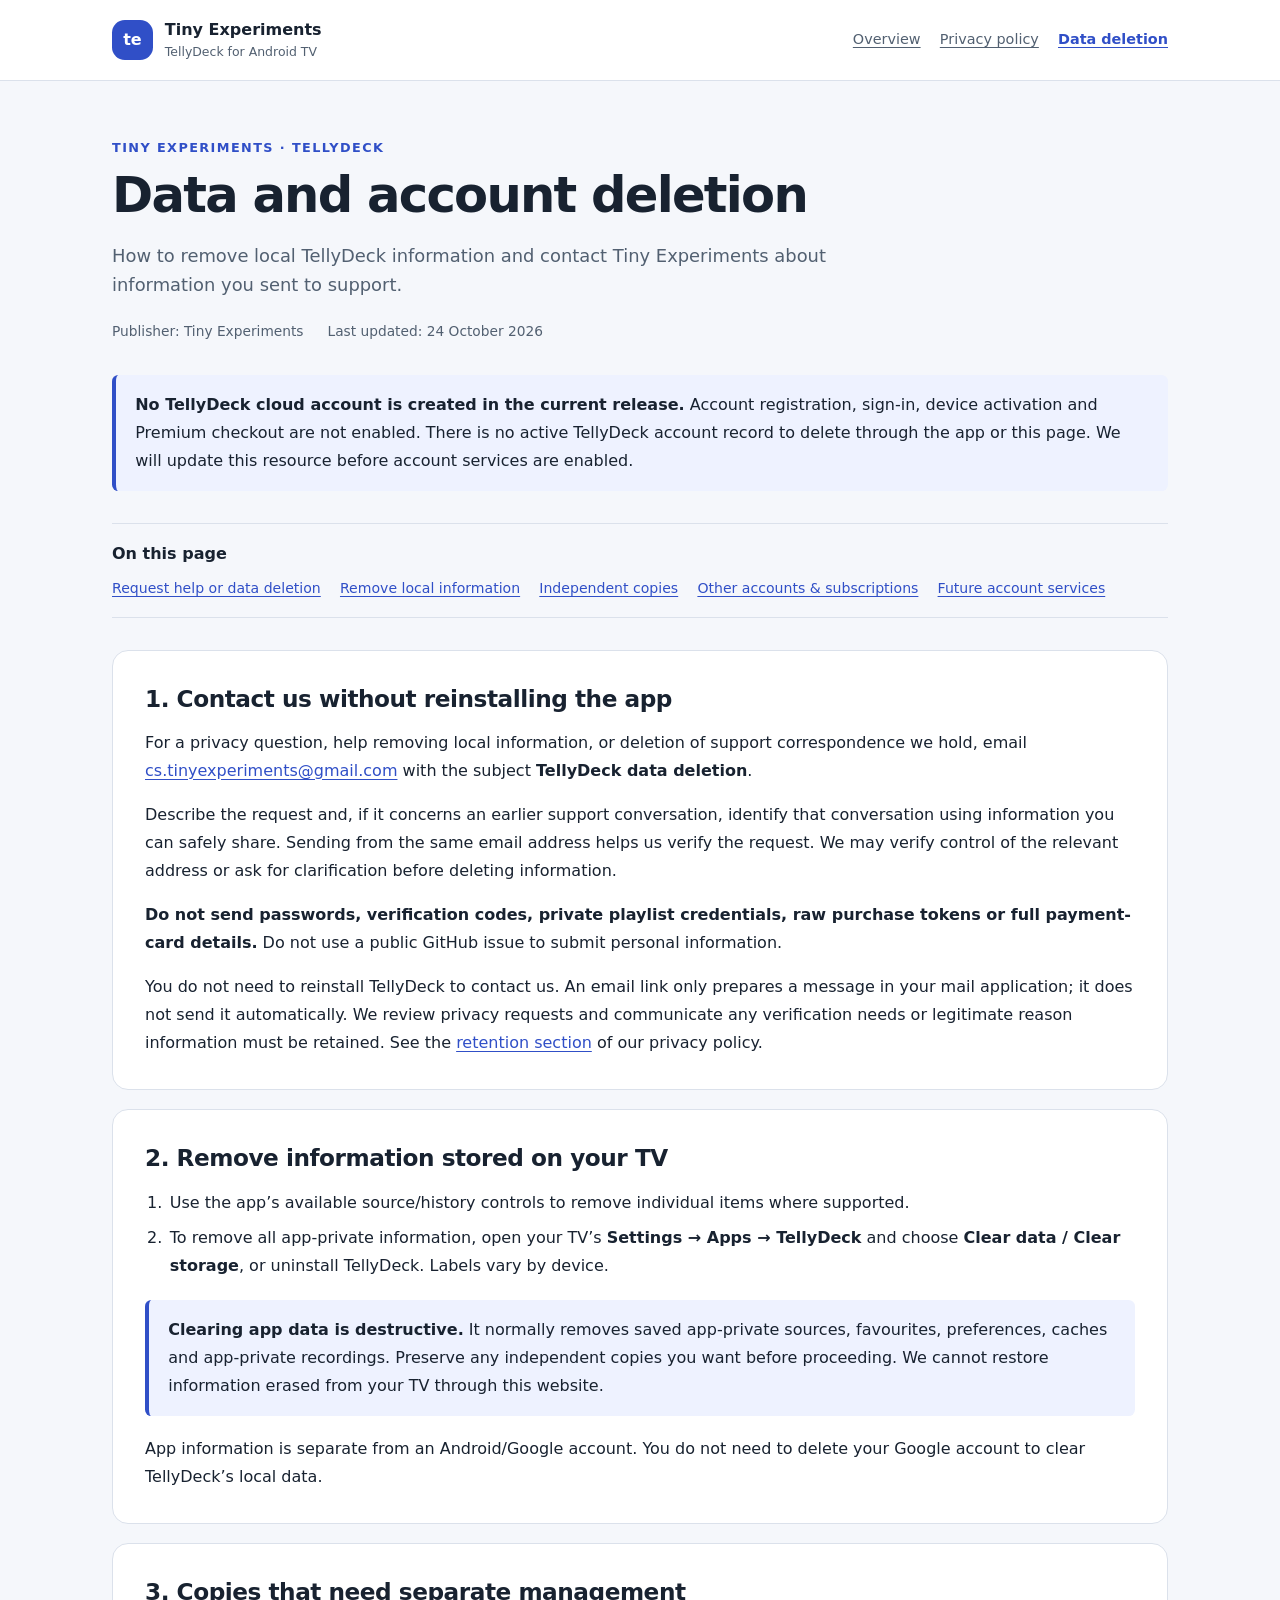
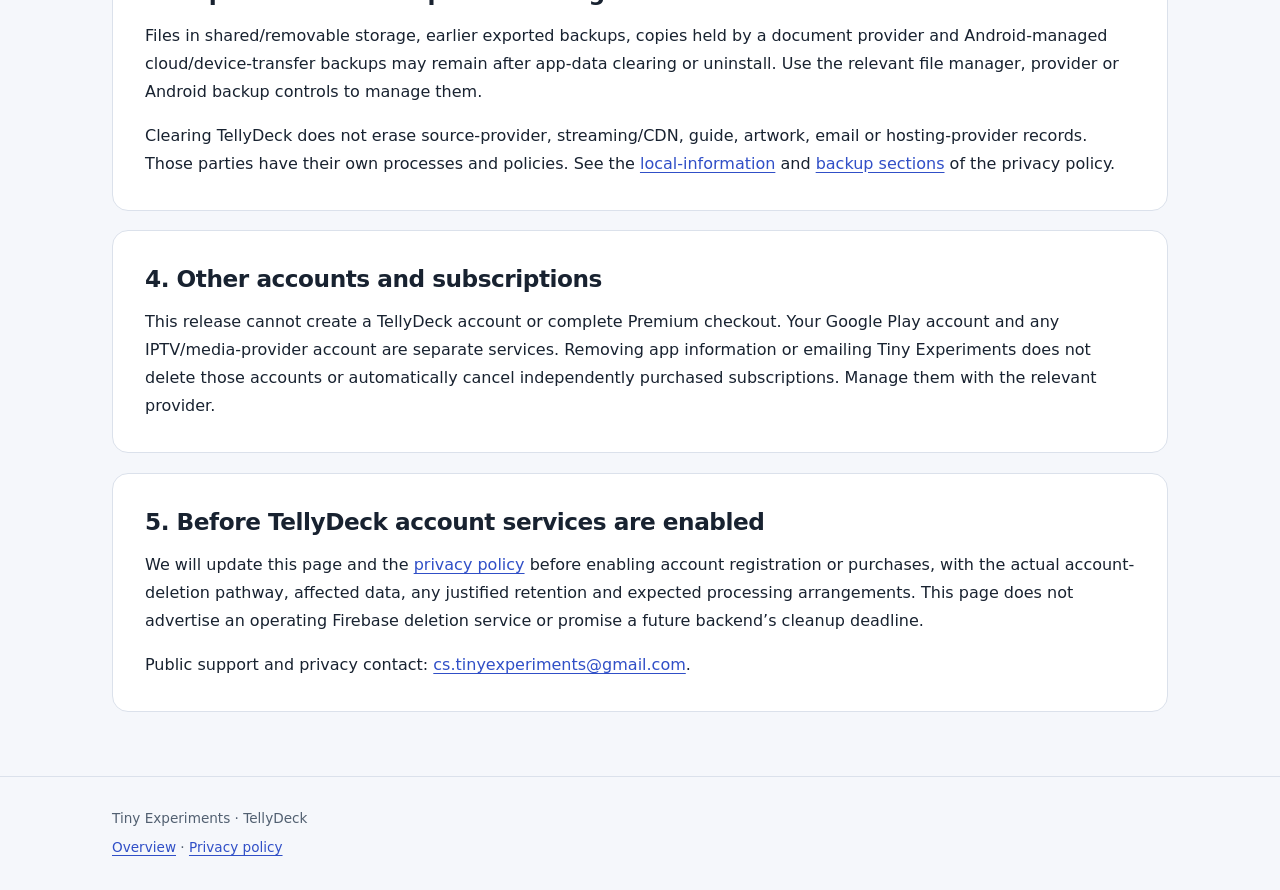
==== account-deletion.html @ f30294c8 "Add files via upload" ====
<!doctype html>
<html lang="en">
<head>
  <meta charset="utf-8">
  <meta name="viewport" content="width=device-width, initial-scale=1">
  <meta name="referrer" content="no-referrer">
  <meta name="description" content="Remove local TellyDeck information or contact Tiny Experiments about data deletion. TellyDeck accounts are not enabled in the current release.">
  <title>TellyDeck data and account deletion · Tiny Experiments</title>
  <link rel="stylesheet" href="styles.css">
</head>
<body data-release-scope="accounts-unconfigured">
  <a class="skip-link" href="#main-content">Skip to content</a>
  <header class="site-header"><div class="wrap header-inner">
    <a class="brand" href="index.html"><span class="brand-symbol" aria-hidden="true">te</span><span>Tiny Experiments<small>TellyDeck for Android TV</small></span></a>
    <nav class="site-nav" aria-label="Legal pages"><a href="index.html">Overview</a><a href="privacy.html">Privacy policy</a><a href="account-deletion.html" aria-current="page">Data deletion</a></nav>
  </div></header>
  <main id="main-content" class="wrap">
    <p class="eyebrow">Tiny Experiments · TellyDeck</p>
    <h1>Data and account deletion</h1>
    <p class="lead">How to remove local TellyDeck information and contact Tiny Experiments about information you sent to support.</p>
    <div class="meta"><span>Publisher: Tiny Experiments</span><span>Last updated: <time datetime="2026-10-24">24 October 2026</time></span></div>
    <div class="callout"><strong>No TellyDeck cloud account is created in the current release.</strong> Account registration, sign-in, device activation and Premium checkout are not enabled. There is no active TellyDeck account record to delete through the app or this page. We will update this resource before account services are enabled.</div>
    <nav class="toc" aria-label="On this page"><strong>On this page</strong><ul><li><a href="#contact">Request help or data deletion</a></li><li><a href="#local-data">Remove local information</a></li><li><a href="#copies">Independent copies</a></li><li><a href="#accounts">Other accounts &amp; subscriptions</a></li><li><a href="#future">Future account services</a></li></ul></nav>

    <section id="contact" class="section">
      <h2>1. Contact us without reinstalling the app</h2>
      <p>For a privacy question, help removing local information, or deletion of support correspondence we hold, email <a href="mailto:cs.tinyexperiments@gmail.com?subject=TellyDeck%20data%20deletion">cs.tinyexperiments@gmail.com</a> with the subject <strong>TellyDeck data deletion</strong>.</p>
      <p>Describe the request and, if it concerns an earlier support conversation, identify that conversation using information you can safely share. Sending from the same email address helps us verify the request. We may verify control of the relevant address or ask for clarification before deleting information.</p>
      <p><strong>Do not send passwords, verification codes, private playlist credentials, raw purchase tokens or full payment-card details.</strong> Do not use a public GitHub issue to submit personal information.</p>
      <p>You do not need to reinstall TellyDeck to contact us. An email link only prepares a message in your mail application; it does not send it automatically. We review privacy requests and communicate any verification needs or legitimate reason information must be retained. See the <a href="privacy.html#retention">retention section</a> of our privacy policy.</p>
    </section>

    <section id="local-data" class="section">
      <h2>2. Remove information stored on your TV</h2>
      <ol>
        <li>Use the app’s available source/history controls to remove individual items where supported.</li>
        <li>To remove all app-private information, open your TV’s <strong>Settings → Apps → TellyDeck</strong> and choose <strong>Clear data / Clear storage</strong>, or uninstall TellyDeck. Labels vary by device.</li>
      </ol>
      <div class="callout"><strong>Clearing app data is destructive.</strong> It normally removes saved app-private sources, favourites, preferences, caches and app-private recordings. Preserve any independent copies you want before proceeding. We cannot restore information erased from your TV through this website.</div>
      <p>App information is separate from an Android/Google account. You do not need to delete your Google account to clear TellyDeck’s local data.</p>
    </section>

    <section id="copies" class="section">
      <h2>3. Copies that need separate management</h2>
      <p>Files in shared/removable storage, earlier exported backups, copies held by a document provider and Android-managed cloud/device-transfer backups may remain after app-data clearing or uninstall. Use the relevant file manager, provider or Android backup controls to manage them.</p>
      <p>Clearing TellyDeck does not erase source-provider, streaming/CDN, guide, artwork, email or hosting-provider records. Those parties have their own processes and policies. See the <a href="privacy.html#local-data">local-information</a> and <a href="privacy.html#backups">backup sections</a> of the privacy policy.</p>
    </section>

    <section id="accounts" class="section">
      <h2>4. Other accounts and subscriptions</h2>
      <p>This release cannot create a TellyDeck account or complete Premium checkout. Your Google Play account and any IPTV/media-provider account are separate services. Removing app information or emailing Tiny Experiments does not delete those accounts or automatically cancel independently purchased subscriptions. Manage them with the relevant provider.</p>
    </section>

    <section id="future" class="section">
      <h2>5. Before TellyDeck account services are enabled</h2>
      <p>We will update this page and the <a href="privacy.html">privacy policy</a> before enabling account registration or purchases, with the actual account-deletion pathway, affected data, any justified retention and expected processing arrangements. This page does not advertise an operating Firebase deletion service or promise a future backend’s cleanup deadline.</p>
      <p>Public support and privacy contact: <a href="mailto:cs.tinyexperiments@gmail.com?subject=TellyDeck%20data%20deletion">cs.tinyexperiments@gmail.com</a>.</p>
    </section>
  </main>
  <footer class="site-footer"><div class="wrap"><p>Tiny Experiments · TellyDeck</p><p><a href="index.html">Overview</a> · <a href="privacy.html">Privacy policy</a></p></div></footer>
</body>
</html>
---- styles.css ----
:root {
  color-scheme: light;
  --ink: #182230;
  --muted: #526071;
  --brand: #304fc7;
  --line: #dbe1eb;
  --paper: #ffffff;
  --background: #f5f7fb;
  --soft: #eef2ff;
  --warning: #674600;
  --warning-bg: #fff3cf;
}
* { box-sizing: border-box; }
html { scroll-padding-top: 1.5rem; }
body {
  margin: 0;
  background: var(--background);
  color: var(--ink);
  font: 1rem/1.75 system-ui, -apple-system, BlinkMacSystemFont, "Segoe UI", sans-serif;
}
a { color: var(--brand); text-underline-offset: .2em; overflow-wrap: anywhere; }
a:hover { text-decoration-thickness: .14em; }
a:focus-visible, summary:focus-visible {
  outline: 3px solid var(--brand);
  outline-offset: 5px;
  border-radius: 3px;
}
.skip-link { position: absolute; left: 1rem; top: -8rem; padding: .6rem 1rem; background: white; z-index: 10; }
.skip-link:focus { top: 1rem; }
.wrap { width: min(100% - 3rem, 66rem); margin-inline: auto; }
.site-header { background: var(--paper); border-bottom: 1px solid var(--line); }
.header-inner { min-height: 5rem; display: flex; gap: 1.2rem; justify-content: space-between; align-items: center; padding-block: 1rem; }
.brand { display: flex; align-items: center; gap: .75rem; color: var(--ink); text-decoration: none; font-weight: 750; line-height: 1.3; }
.brand-symbol { display: inline-grid; place-items: center; width: 2.55rem; height: 2.55rem; border-radius: .8rem; background: var(--brand); color: white; font-size: 1rem; }
.brand small { display: block; margin-top: .2rem; font-weight: 450; color: var(--muted); font-size: .78rem; }
.site-nav { display: flex; flex-wrap: wrap; gap: .5rem 1.2rem; font-size: .9rem; }
.site-nav a { color: var(--muted); }
.site-nav a[aria-current="page"] { color: var(--brand); font-weight: 700; }
.draft-banner { color: var(--warning); background: var(--warning-bg); border-bottom: 1px solid #e6cf8b; padding-block: .8rem; font-size: .9rem; }
.draft-banner strong { margin-right: .35rem; }
main { padding-block: 3.5rem 4rem; }
.eyebrow { margin: 0 0 .5rem; color: var(--brand); font-size: .8rem; font-weight: 750; letter-spacing: .11em; text-transform: uppercase; }
h1 { max-width: 52rem; font-size: clamp(2rem, 5vw, 3.1rem); line-height: 1.16; letter-spacing: -.035em; margin: .4rem 0 1rem; }
h2 { font-size: 1.45rem; line-height: 1.35; letter-spacing: -.02em; margin: 0 0 .9rem; }
h3 { font-size: 1.08rem; line-height: 1.45; margin: 1.3rem 0 .45rem; }
p { margin: .7rem 0 1rem; }
ul, ol { padding-left: 1.4rem; }
li { padding-left: .15rem; margin-bottom: .45rem; }
.lead { color: var(--muted); max-width: 48rem; font-size: 1.12rem; line-height: 1.65; }
.meta { display: flex; flex-wrap: wrap; gap: .25rem 1.5rem; color: var(--muted); font-size: .86rem; margin-block: 1.2rem 2rem; }
.card, .section { background: var(--paper); border: 1px solid var(--line); border-radius: 1rem; padding: clamp(1.2rem, 3vw, 2rem); }
.cards { display: grid; grid-template-columns: repeat(2, minmax(0, 1fr)); gap: 1.2rem; margin-block: 2rem; }
.card p { color: var(--muted); }
.section { margin-top: 1.2rem; }
.section p:last-child, .section ul:last-child, .section ol:last-child { margin-bottom: 0; }
.callout { background: var(--soft); border-left: 4px solid var(--brand); border-radius: .4rem; padding: 1rem 1.2rem; margin-block: 1.2rem; }
.warning { background: var(--warning-bg); border-left-color: #997000; color: var(--warning); }
.toc { border-block: 1px solid var(--line); padding-block: 1rem; margin-block: 2rem; }
.toc ul { list-style: none; display: flex; flex-wrap: wrap; gap: .4rem 1.2rem; padding: 0; margin: .5rem 0 0; font-size: .88rem; }
.toc li { margin: 0; padding: 0; }
.contact-placeholder { display: inline-block; font: 700 .9rem/1.5 ui-monospace, monospace; padding: .2rem .55rem; border: 1px dashed #94711b; border-radius: .35rem; background: var(--warning-bg); color: var(--warning); overflow-wrap: anywhere; }
.checklist { padding-left: 1.25rem; }
.status-list { display: grid; grid-template-columns: max-content 1fr; gap: .7rem 1.5rem; margin: 1rem 0 0; }
.status-list dt { font-weight: 650; }
.status-list dd { margin: 0; color: var(--muted); }
.fine { font-size: .88rem; color: var(--muted); }
.site-footer { border-top: 1px solid var(--line); padding-block: 1.5rem; color: var(--muted); font-size: .85rem; }
.site-footer p { margin: .35rem 0; }
@media (max-width: 620px) {
  .wrap { width: min(100% - 2rem, 66rem); }
  .header-inner { align-items: flex-start; flex-direction: column; gap: .8rem; }
  main { padding-top: 2.2rem; }
  .cards { grid-template-columns: 1fr; }
  .status-list { grid-template-columns: 1fr; gap: .15rem; }
  .status-list dd { margin-bottom: .8rem; }
}
@media print {
  body { background: white; color: black; font-size: 10pt; }
  .wrap { width: 100%; }
  .site-nav, .skip-link { display: none; }
  main { padding: 1rem 0; }
  .section, .card { border-radius: 0; break-inside: avoid; }
  .draft-banner { border: 2px solid black; color: black; }
  a { color: black; }
}
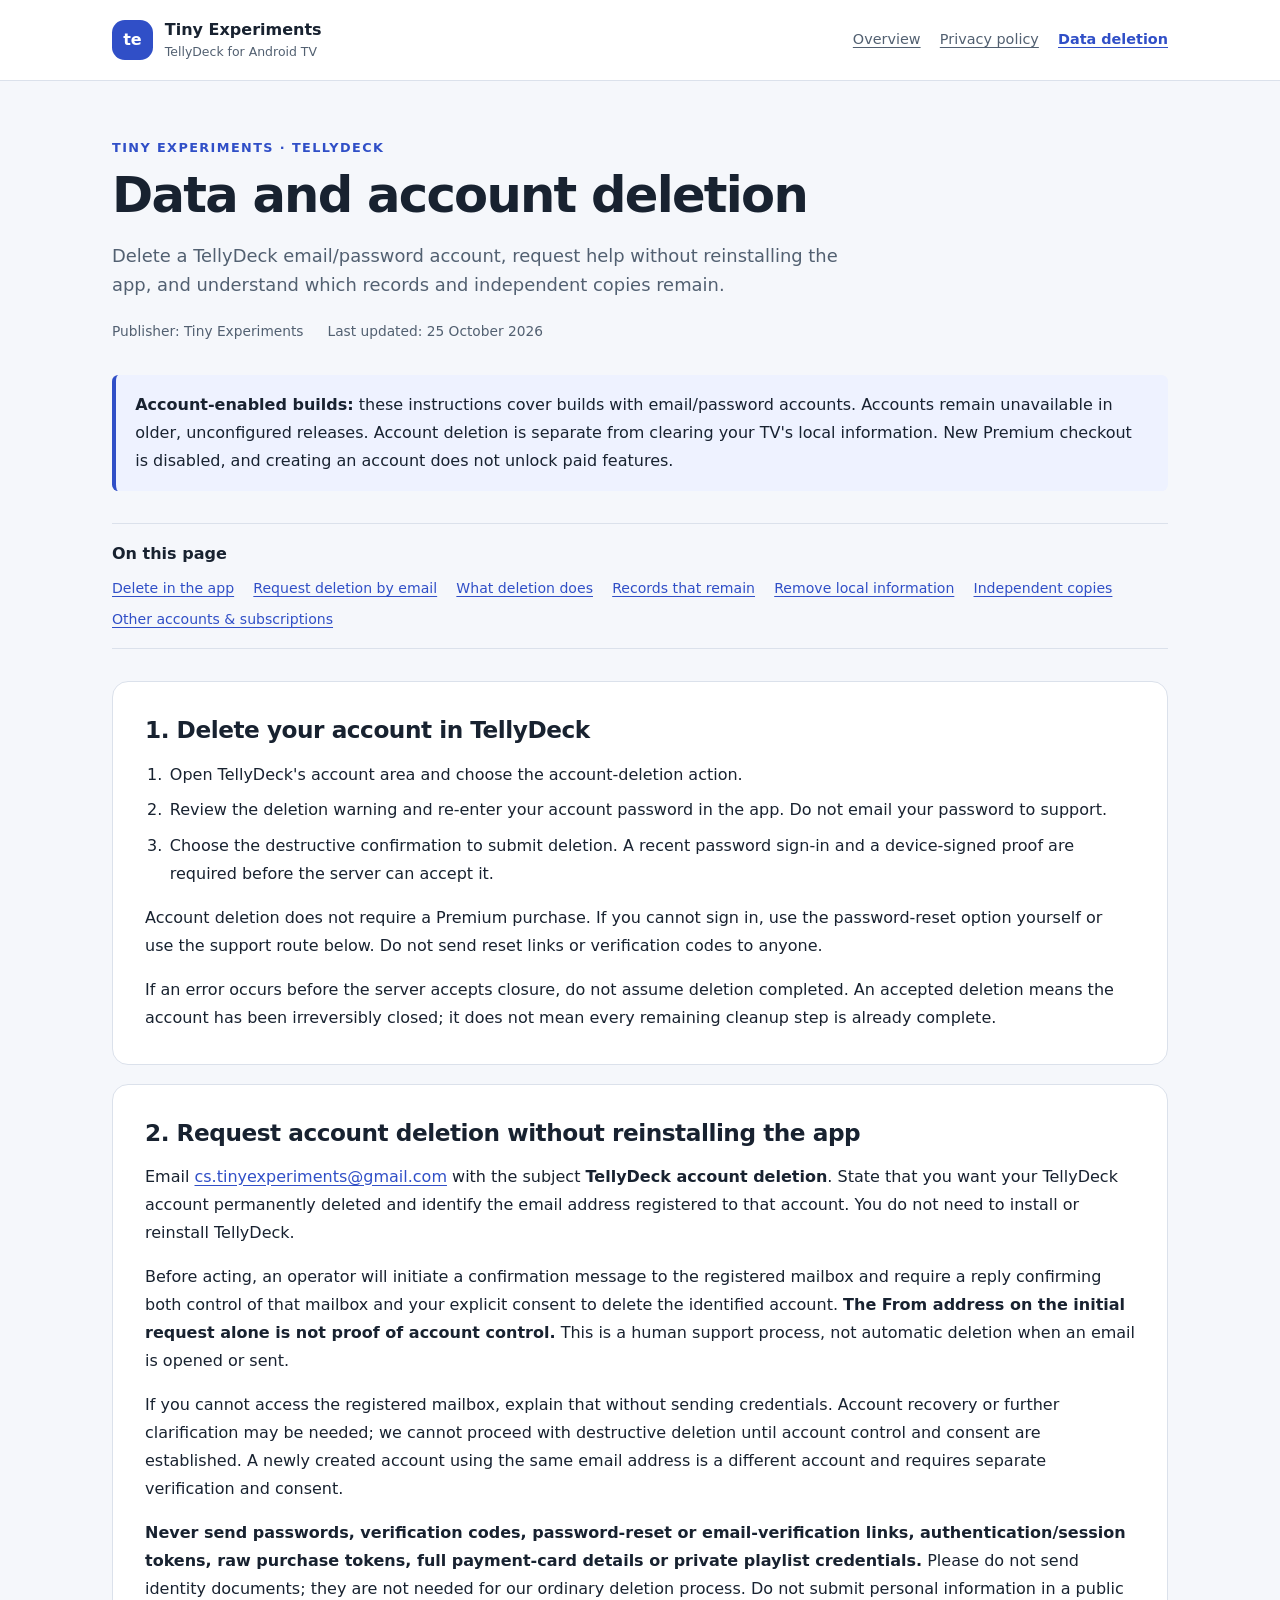
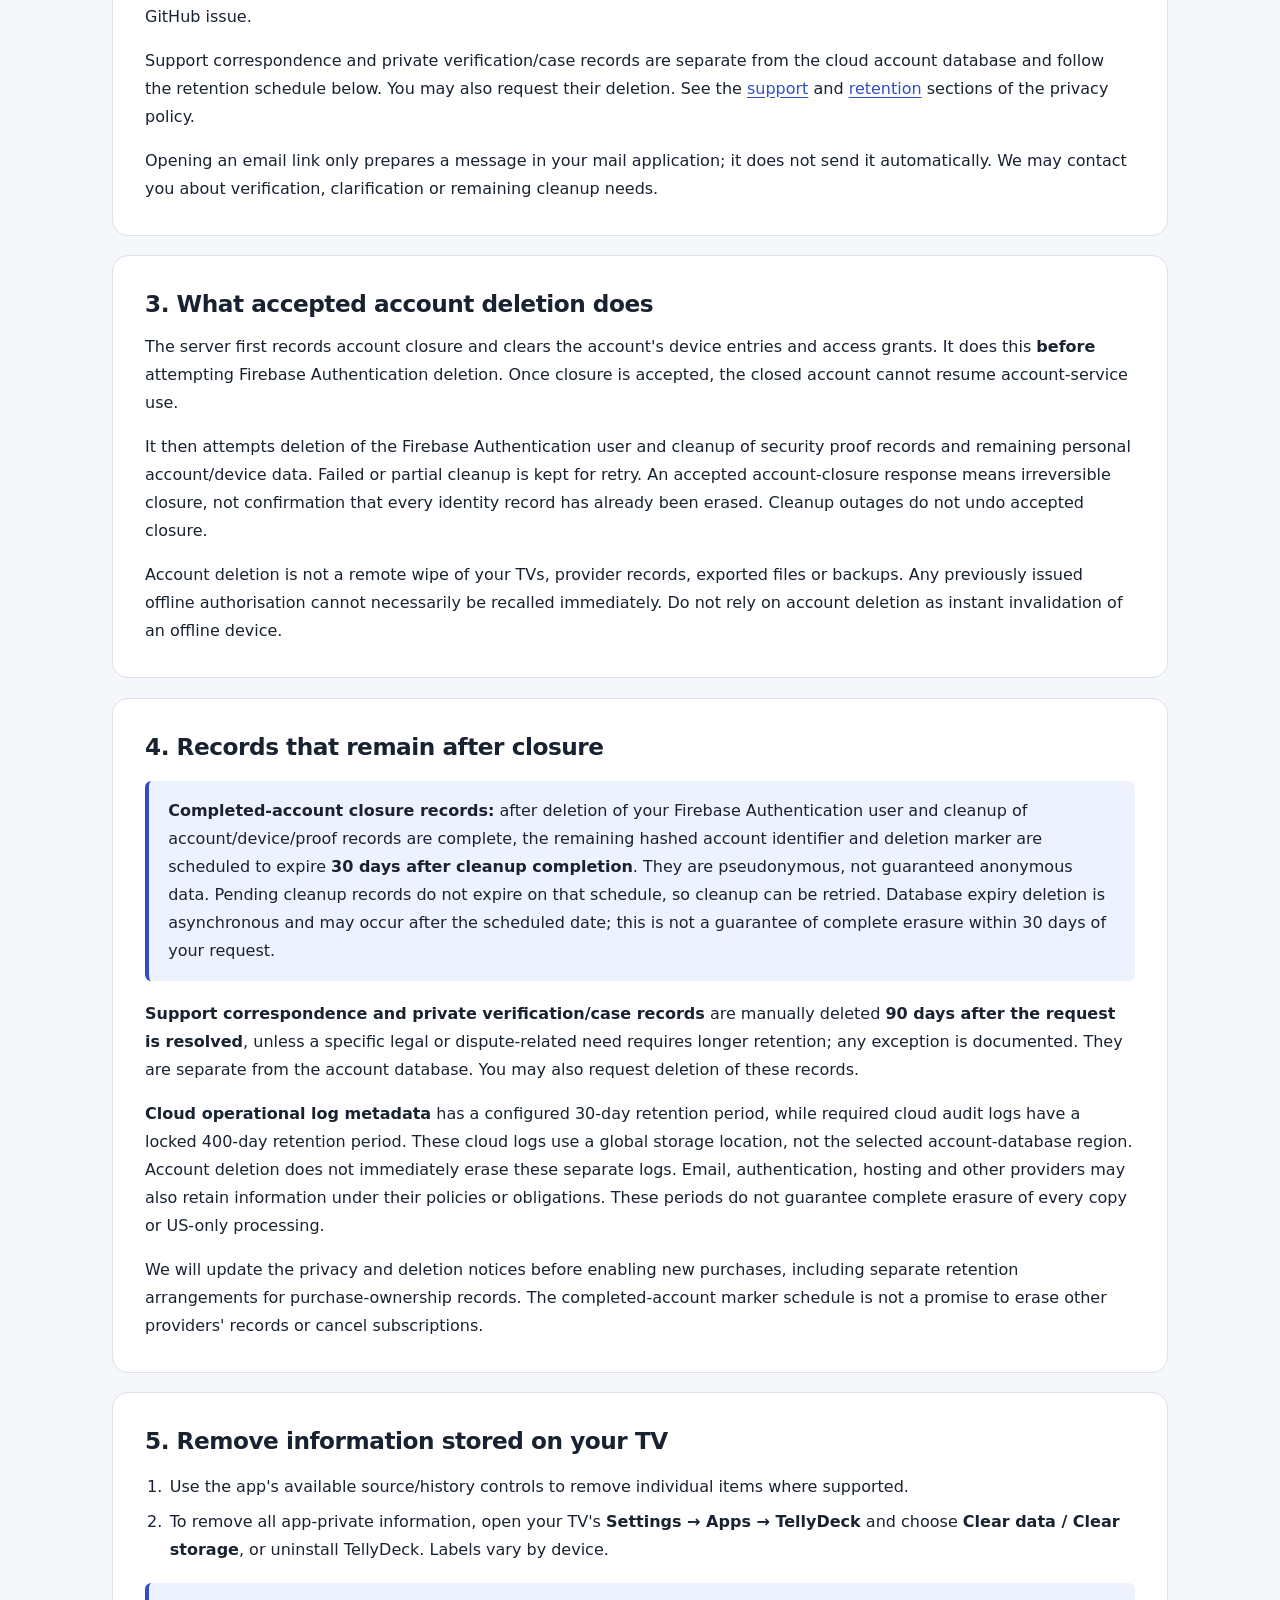
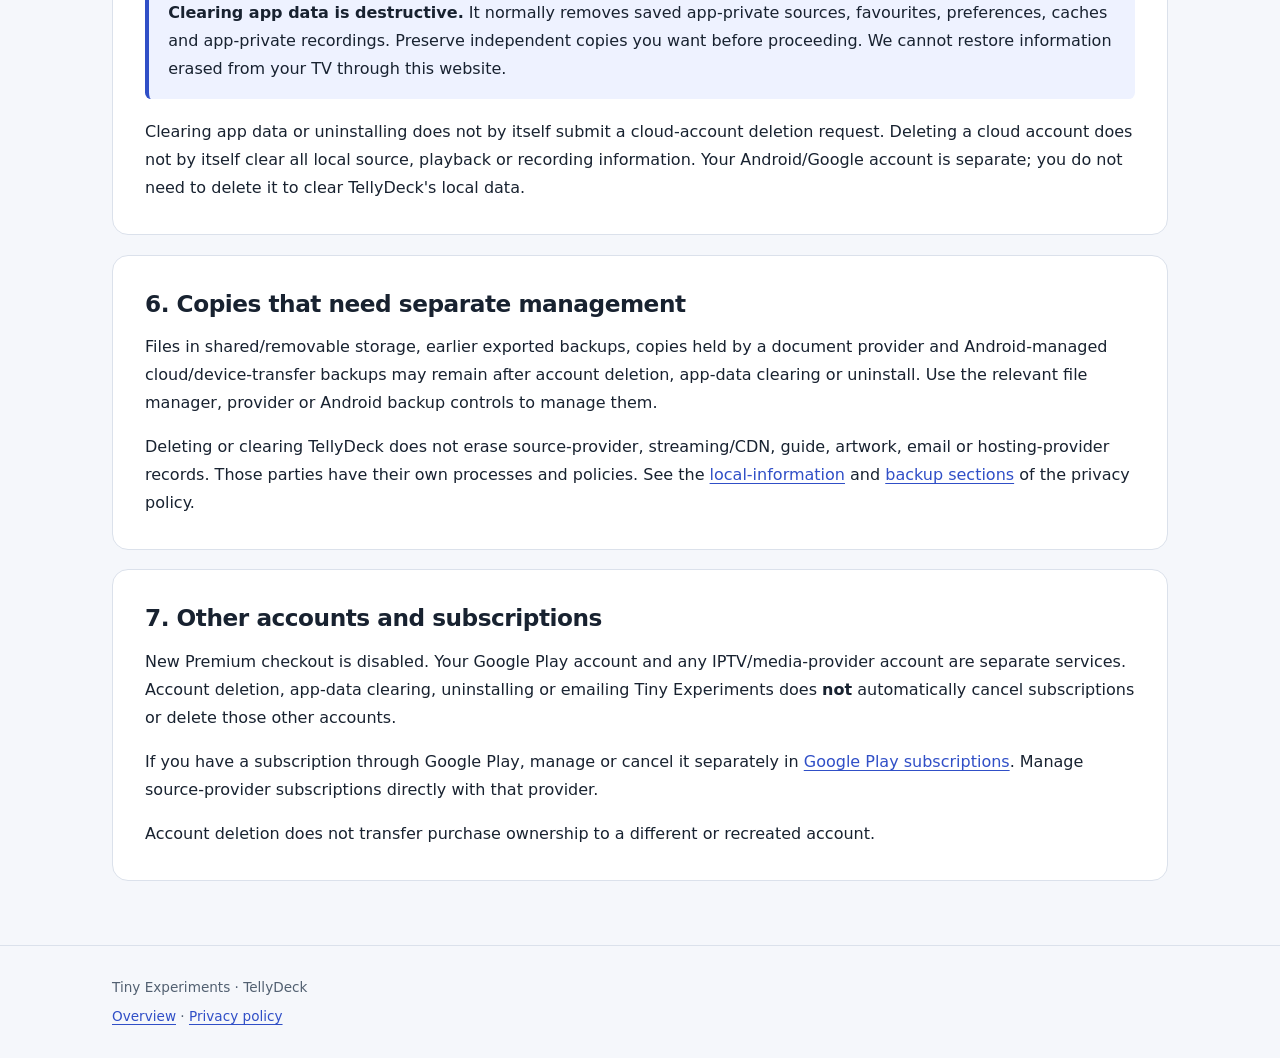
==== commit 9dee374f: "Update notices for account-enabled builds; add .nojekyll Accounts-enabled/purchases-disabled scope: " ====
--- a/account-deletion.html
+++ b/account-deletion.html
@@ -4,11 +4,11 @@
   <meta charset="utf-8">
   <meta name="viewport" content="width=device-width, initial-scale=1">
   <meta name="referrer" content="no-referrer">
-  <meta name="description" content="Remove local TellyDeck information or contact Tiny Experiments about data deletion. TellyDeck accounts are not enabled in the current release.">
+  <meta name="description" content="Delete a TellyDeck email/password account in the app or request deletion by email. Understand retained records and local-data limits.">
   <title>TellyDeck data and account deletion · Tiny Experiments</title>
   <link rel="stylesheet" href="styles.css">
 </head>
-<body data-release-scope="accounts-unconfigured">
+<body data-release-scope="accounts-enabled-purchases-disabled">
   <a class="skip-link" href="#main-content">Skip to content</a>
   <header class="site-header"><div class="wrap header-inner">
     <a class="brand" href="index.html"><span class="brand-symbol" aria-hidden="true">te</span><span>Tiny Experiments<small>TellyDeck for Android TV</small></span></a>
@@ -17,44 +17,68 @@
   <main id="main-content" class="wrap">
     <p class="eyebrow">Tiny Experiments · TellyDeck</p>
     <h1>Data and account deletion</h1>
-    <p class="lead">How to remove local TellyDeck information and contact Tiny Experiments about information you sent to support.</p>
-    <div class="meta"><span>Publisher: Tiny Experiments</span><span>Last updated: <time datetime="2026-10-24">24 October 2026</time></span></div>
-    <div class="callout"><strong>No TellyDeck cloud account is created in the current release.</strong> Account registration, sign-in, device activation and Premium checkout are not enabled. There is no active TellyDeck account record to delete through the app or this page. We will update this resource before account services are enabled.</div>
-    <nav class="toc" aria-label="On this page"><strong>On this page</strong><ul><li><a href="#contact">Request help or data deletion</a></li><li><a href="#local-data">Remove local information</a></li><li><a href="#copies">Independent copies</a></li><li><a href="#accounts">Other accounts &amp; subscriptions</a></li><li><a href="#future">Future account services</a></li></ul></nav>
+    <p class="lead">Delete a TellyDeck email/password account, request help without reinstalling the app, and understand which records and independent copies remain.</p>
+    <div class="meta"><span>Publisher: Tiny Experiments</span><span>Last updated: <time datetime="2026-10-25">25 October 2026</time></span></div>
+    <div class="callout"><strong>Account-enabled builds:</strong> these instructions cover builds with email/password accounts. Accounts remain unavailable in older, unconfigured releases. Account deletion is separate from clearing your TV's local information. New Premium checkout is disabled, and creating an account does not unlock paid features.</div>
+    <nav class="toc" aria-label="On this page"><strong>On this page</strong><ul><li><a href="#in-app">Delete in the app</a></li><li><a href="#contact">Request deletion by email</a></li><li><a href="#result">What deletion does</a></li><li><a href="#retained">Records that remain</a></li><li><a href="#local-data">Remove local information</a></li><li><a href="#copies">Independent copies</a></li><li><a href="#accounts">Other accounts &amp; subscriptions</a></li></ul></nav>
+
+    <section id="in-app" class="section">
+      <h2>1. Delete your account in TellyDeck</h2>
+      <ol>
+        <li>Open TellyDeck's account area and choose the account-deletion action.</li>
+        <li>Review the deletion warning and re-enter your account password in the app. Do not email your password to support.</li>
+        <li>Choose the destructive confirmation to submit deletion. A recent password sign-in and a device-signed proof are required before the server can accept it.</li>
+      </ol>
+      <p>Account deletion does not require a Premium purchase. If you cannot sign in, use the password-reset option yourself or use the support route below. Do not send reset links or verification codes to anyone.</p>
+      <p>If an error occurs before the server accepts closure, do not assume deletion completed. An accepted deletion means the account has been irreversibly closed; it does not mean every remaining cleanup step is already complete.</p>
+    </section>
 
     <section id="contact" class="section">
-      <h2>1. Contact us without reinstalling the app</h2>
-      <p>For a privacy question, help removing local information, or deletion of support correspondence we hold, email <a href="mailto:cs.tinyexperiments@gmail.com?subject=TellyDeck%20data%20deletion">cs.tinyexperiments@gmail.com</a> with the subject <strong>TellyDeck data deletion</strong>.</p>
-      <p>Describe the request and, if it concerns an earlier support conversation, identify that conversation using information you can safely share. Sending from the same email address helps us verify the request. We may verify control of the relevant address or ask for clarification before deleting information.</p>
-      <p><strong>Do not send passwords, verification codes, private playlist credentials, raw purchase tokens or full payment-card details.</strong> Do not use a public GitHub issue to submit personal information.</p>
-      <p>You do not need to reinstall TellyDeck to contact us. An email link only prepares a message in your mail application; it does not send it automatically. We review privacy requests and communicate any verification needs or legitimate reason information must be retained. See the <a href="privacy.html#retention">retention section</a> of our privacy policy.</p>
+      <h2>2. Request account deletion without reinstalling the app</h2>
+      <p>Email <a href="mailto:cs.tinyexperiments@gmail.com?subject=TellyDeck%20account%20deletion">cs.tinyexperiments@gmail.com</a> with the subject <strong>TellyDeck account deletion</strong>. State that you want your TellyDeck account permanently deleted and identify the email address registered to that account. You do not need to install or reinstall TellyDeck.</p>
+      <p>Before acting, an operator will initiate a confirmation message to the registered mailbox and require a reply confirming both control of that mailbox and your explicit consent to delete the identified account. <strong>The From address on the initial request alone is not proof of account control.</strong> This is a human support process, not automatic deletion when an email is opened or sent.</p>
+      <p>If you cannot access the registered mailbox, explain that without sending credentials. Account recovery or further clarification may be needed; we cannot proceed with destructive deletion until account control and consent are established. A newly created account using the same email address is a different account and requires separate verification and consent.</p>
+      <p><strong>Never send passwords, verification codes, password-reset or email-verification links, authentication/session tokens, raw purchase tokens, full payment-card details or private playlist credentials.</strong> Please do not send identity documents; they are not needed for our ordinary deletion process. Do not submit personal information in a public GitHub issue.</p>
+      <p>Support correspondence and private verification/case records are separate from the cloud account database and follow the retention schedule below. You may also request their deletion. See the <a href="privacy.html#support">support</a> and <a href="privacy.html#retention">retention</a> sections of the privacy policy.</p>
+      <p>Opening an email link only prepares a message in your mail application; it does not send it automatically. We may contact you about verification, clarification or remaining cleanup needs.</p>
+    </section>
+
+    <section id="result" class="section">
+      <h2>3. What accepted account deletion does</h2>
+      <p>The server first records account closure and clears the account's device entries and access grants. It does this <strong>before</strong> attempting Firebase Authentication deletion. Once closure is accepted, the closed account cannot resume account-service use.</p>
+      <p>It then attempts deletion of the Firebase Authentication user and cleanup of security proof records and remaining personal account/device data. Failed or partial cleanup is kept for retry. An accepted account-closure response means irreversible closure, not confirmation that every identity record has already been erased. Cleanup outages do not undo accepted closure.</p>
+      <p>Account deletion is not a remote wipe of your TVs, provider records, exported files or backups. Any previously issued offline authorisation cannot necessarily be recalled immediately. Do not rely on account deletion as instant invalidation of an offline device.</p>
+    </section>
+
+    <section id="retained" class="section">
+      <h2>4. Records that remain after closure</h2>
+      <div class="callout"><strong>Completed-account closure records:</strong> after deletion of your Firebase Authentication user and cleanup of account/device/proof records are complete, the remaining hashed account identifier and deletion marker are scheduled to expire <strong>30 days after cleanup completion</strong>. They are pseudonymous, not guaranteed anonymous data. Pending cleanup records do not expire on that schedule, so cleanup can be retried. Database expiry deletion is asynchronous and may occur after the scheduled date; this is not a guarantee of complete erasure within 30 days of your request.</div>
+      <p><strong>Support correspondence and private verification/case records</strong> are manually deleted <strong>90 days after the request is resolved</strong>, unless a specific legal or dispute-related need requires longer retention; any exception is documented. They are separate from the account database. You may also request deletion of these records.</p>
+      <p><strong>Cloud operational log metadata</strong> has a configured 30-day retention period, while required cloud audit logs have a locked 400-day retention period. These cloud logs use a global storage location, not the selected account-database region. Account deletion does not immediately erase these separate logs. Email, authentication, hosting and other providers may also retain information under their policies or obligations. These periods do not guarantee complete erasure of every copy or US-only processing.</p>
+      <p>We will update the privacy and deletion notices before enabling new purchases, including separate retention arrangements for purchase-ownership records. The completed-account marker schedule is not a promise to erase other providers' records or cancel subscriptions.</p>
     </section>
 
     <section id="local-data" class="section">
-      <h2>2. Remove information stored on your TV</h2>
+      <h2>5. Remove information stored on your TV</h2>
       <ol>
-        <li>Use the app’s available source/history controls to remove individual items where supported.</li>
-        <li>To remove all app-private information, open your TV’s <strong>Settings → Apps → TellyDeck</strong> and choose <strong>Clear data / Clear storage</strong>, or uninstall TellyDeck. Labels vary by device.</li>
+        <li>Use the app's available source/history controls to remove individual items where supported.</li>
+        <li>To remove all app-private information, open your TV's <strong>Settings → Apps → TellyDeck</strong> and choose <strong>Clear data / Clear storage</strong>, or uninstall TellyDeck. Labels vary by device.</li>
       </ol>
-      <div class="callout"><strong>Clearing app data is destructive.</strong> It normally removes saved app-private sources, favourites, preferences, caches and app-private recordings. Preserve any independent copies you want before proceeding. We cannot restore information erased from your TV through this website.</div>
-      <p>App information is separate from an Android/Google account. You do not need to delete your Google account to clear TellyDeck’s local data.</p>
+      <div class="callout"><strong>Clearing app data is destructive.</strong> It normally removes saved app-private sources, favourites, preferences, caches and app-private recordings. Preserve independent copies you want before proceeding. We cannot restore information erased from your TV through this website.</div>
+      <p>Clearing app data or uninstalling does not by itself submit a cloud-account deletion request. Deleting a cloud account does not by itself clear all local source, playback or recording information. Your Android/Google account is separate; you do not need to delete it to clear TellyDeck's local data.</p>
     </section>
 
     <section id="copies" class="section">
-      <h2>3. Copies that need separate management</h2>
-      <p>Files in shared/removable storage, earlier exported backups, copies held by a document provider and Android-managed cloud/device-transfer backups may remain after app-data clearing or uninstall. Use the relevant file manager, provider or Android backup controls to manage them.</p>
-      <p>Clearing TellyDeck does not erase source-provider, streaming/CDN, guide, artwork, email or hosting-provider records. Those parties have their own processes and policies. See the <a href="privacy.html#local-data">local-information</a> and <a href="privacy.html#backups">backup sections</a> of the privacy policy.</p>
+      <h2>6. Copies that need separate management</h2>
+      <p>Files in shared/removable storage, earlier exported backups, copies held by a document provider and Android-managed cloud/device-transfer backups may remain after account deletion, app-data clearing or uninstall. Use the relevant file manager, provider or Android backup controls to manage them.</p>
+      <p>Deleting or clearing TellyDeck does not erase source-provider, streaming/CDN, guide, artwork, email or hosting-provider records. Those parties have their own processes and policies. See the <a href="privacy.html#local-data">local-information</a> and <a href="privacy.html#backups">backup sections</a> of the privacy policy.</p>
     </section>
 
     <section id="accounts" class="section">
-      <h2>4. Other accounts and subscriptions</h2>
-      <p>This release cannot create a TellyDeck account or complete Premium checkout. Your Google Play account and any IPTV/media-provider account are separate services. Removing app information or emailing Tiny Experiments does not delete those accounts or automatically cancel independently purchased subscriptions. Manage them with the relevant provider.</p>
-    </section>
-
-    <section id="future" class="section">
-      <h2>5. Before TellyDeck account services are enabled</h2>
-      <p>We will update this page and the <a href="privacy.html">privacy policy</a> before enabling account registration or purchases, with the actual account-deletion pathway, affected data, any justified retention and expected processing arrangements. This page does not advertise an operating Firebase deletion service or promise a future backend’s cleanup deadline.</p>
-      <p>Public support and privacy contact: <a href="mailto:cs.tinyexperiments@gmail.com?subject=TellyDeck%20data%20deletion">cs.tinyexperiments@gmail.com</a>.</p>
+      <h2>7. Other accounts and subscriptions</h2>
+      <p>New Premium checkout is disabled. Your Google Play account and any IPTV/media-provider account are separate services. Account deletion, app-data clearing, uninstalling or emailing Tiny Experiments does <strong>not</strong> automatically cancel subscriptions or delete those other accounts.</p>
+      <p>If you have a subscription through Google Play, manage or cancel it separately in <a href="https://play.google.com/store/account/subscriptions" rel="noreferrer">Google Play subscriptions</a>. Manage source-provider subscriptions directly with that provider.</p>
+      <p>Account deletion does not transfer purchase ownership to a different or recreated account.</p>
     </section>
   </main>
   <footer class="site-footer"><div class="wrap"><p>Tiny Experiments · TellyDeck</p><p><a href="index.html">Overview</a> · <a href="privacy.html">Privacy policy</a></p></div></footer>
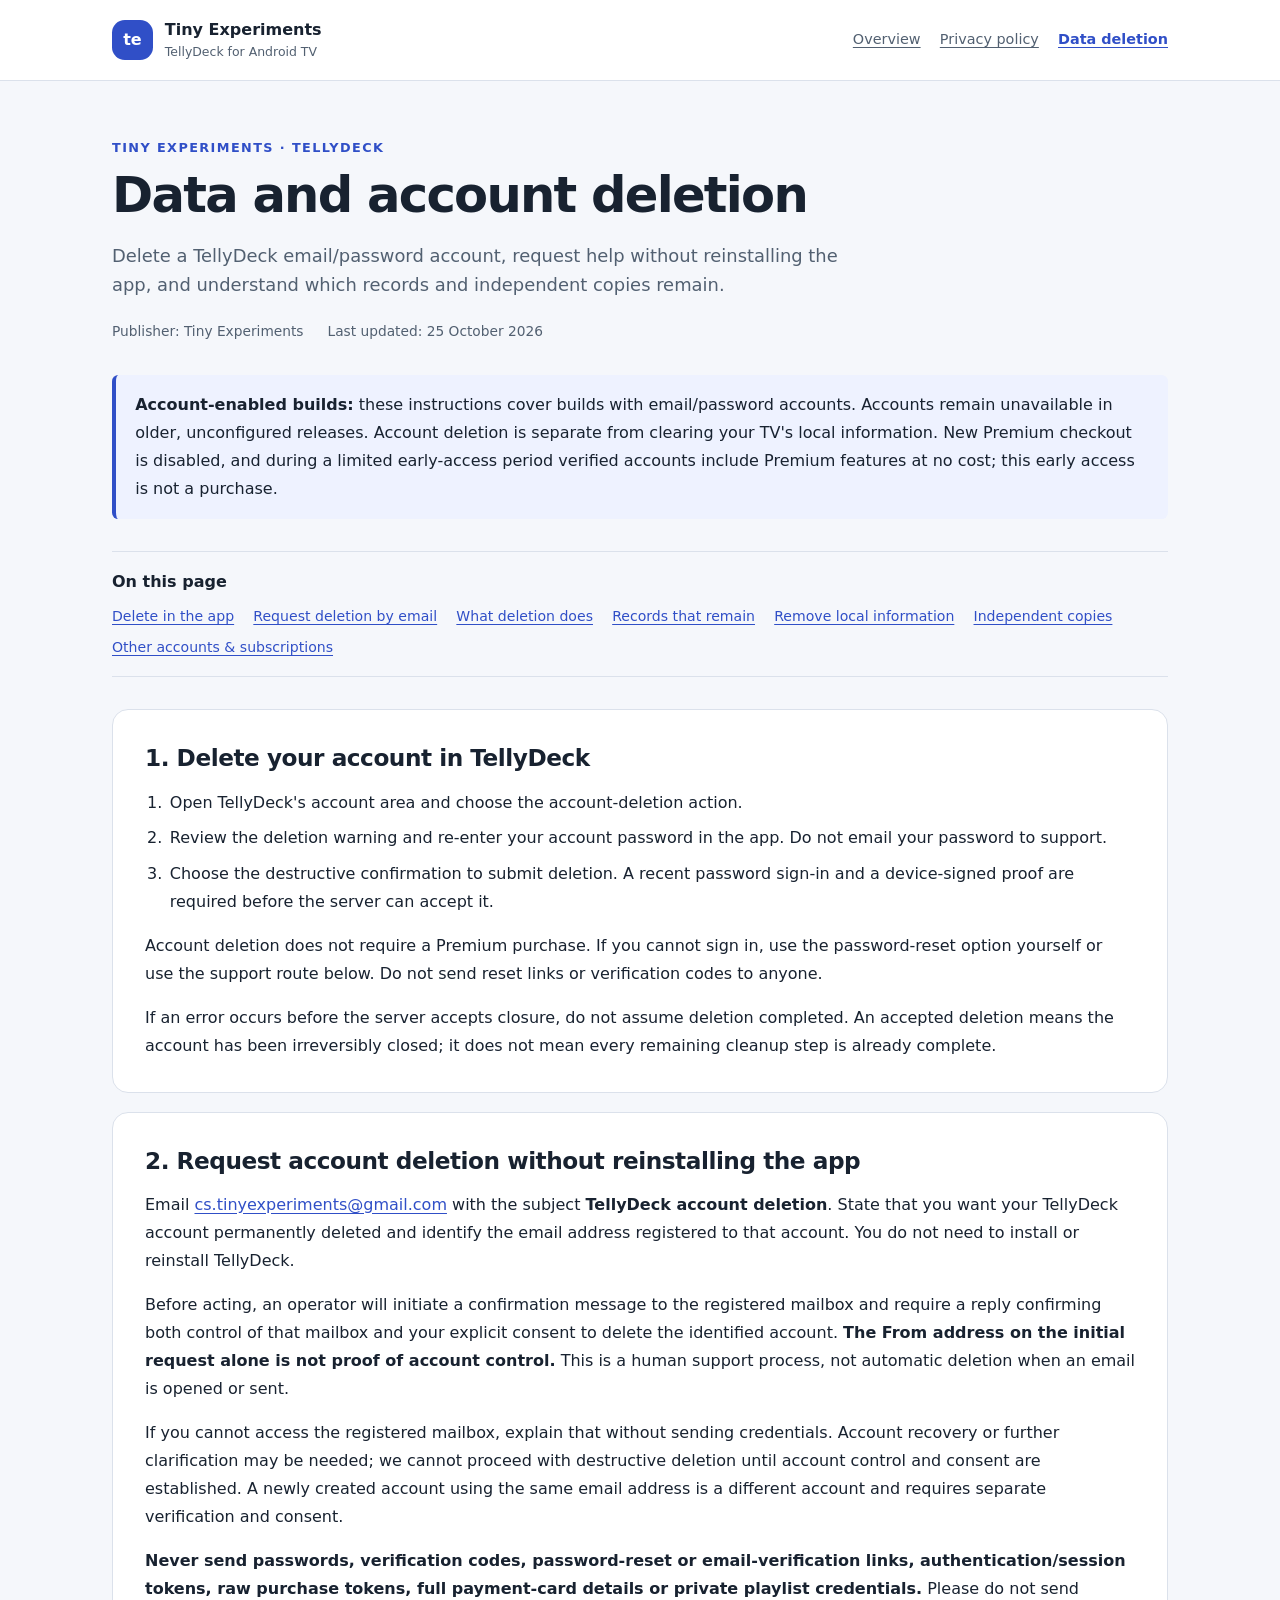
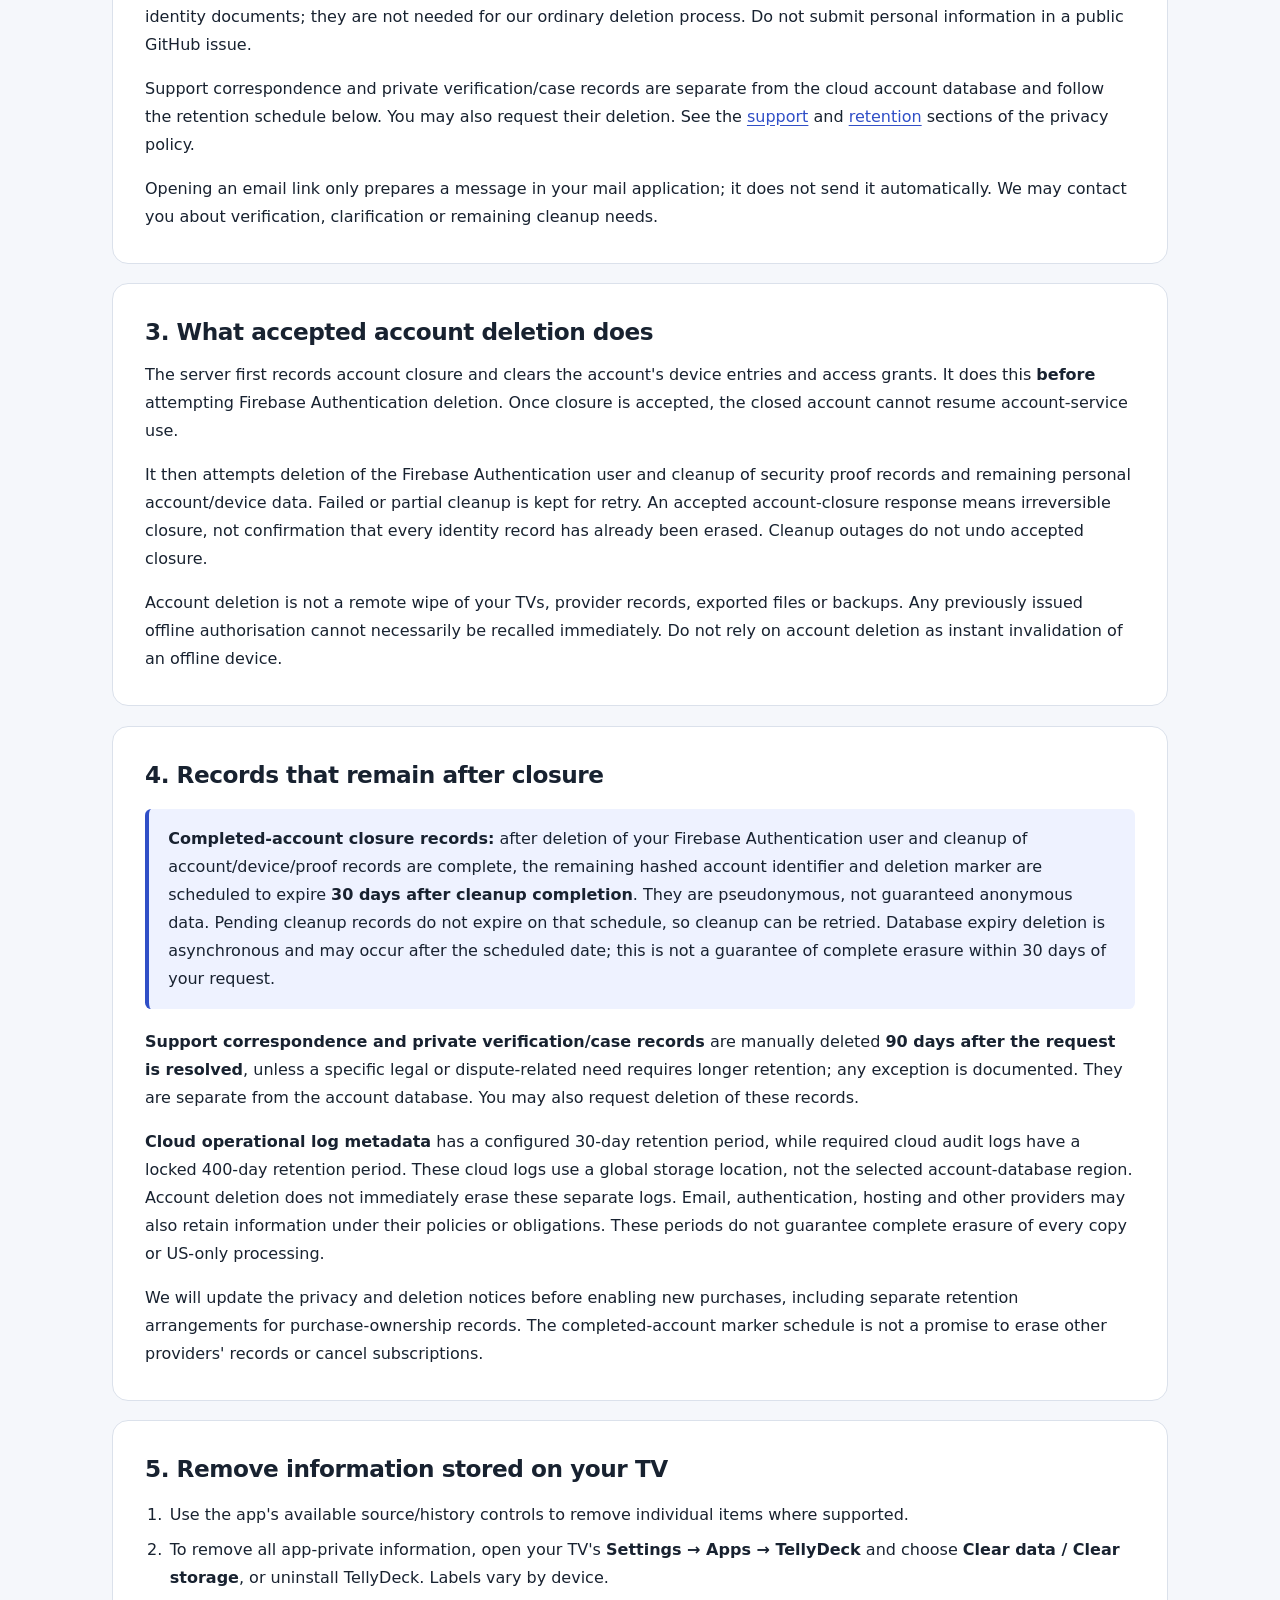
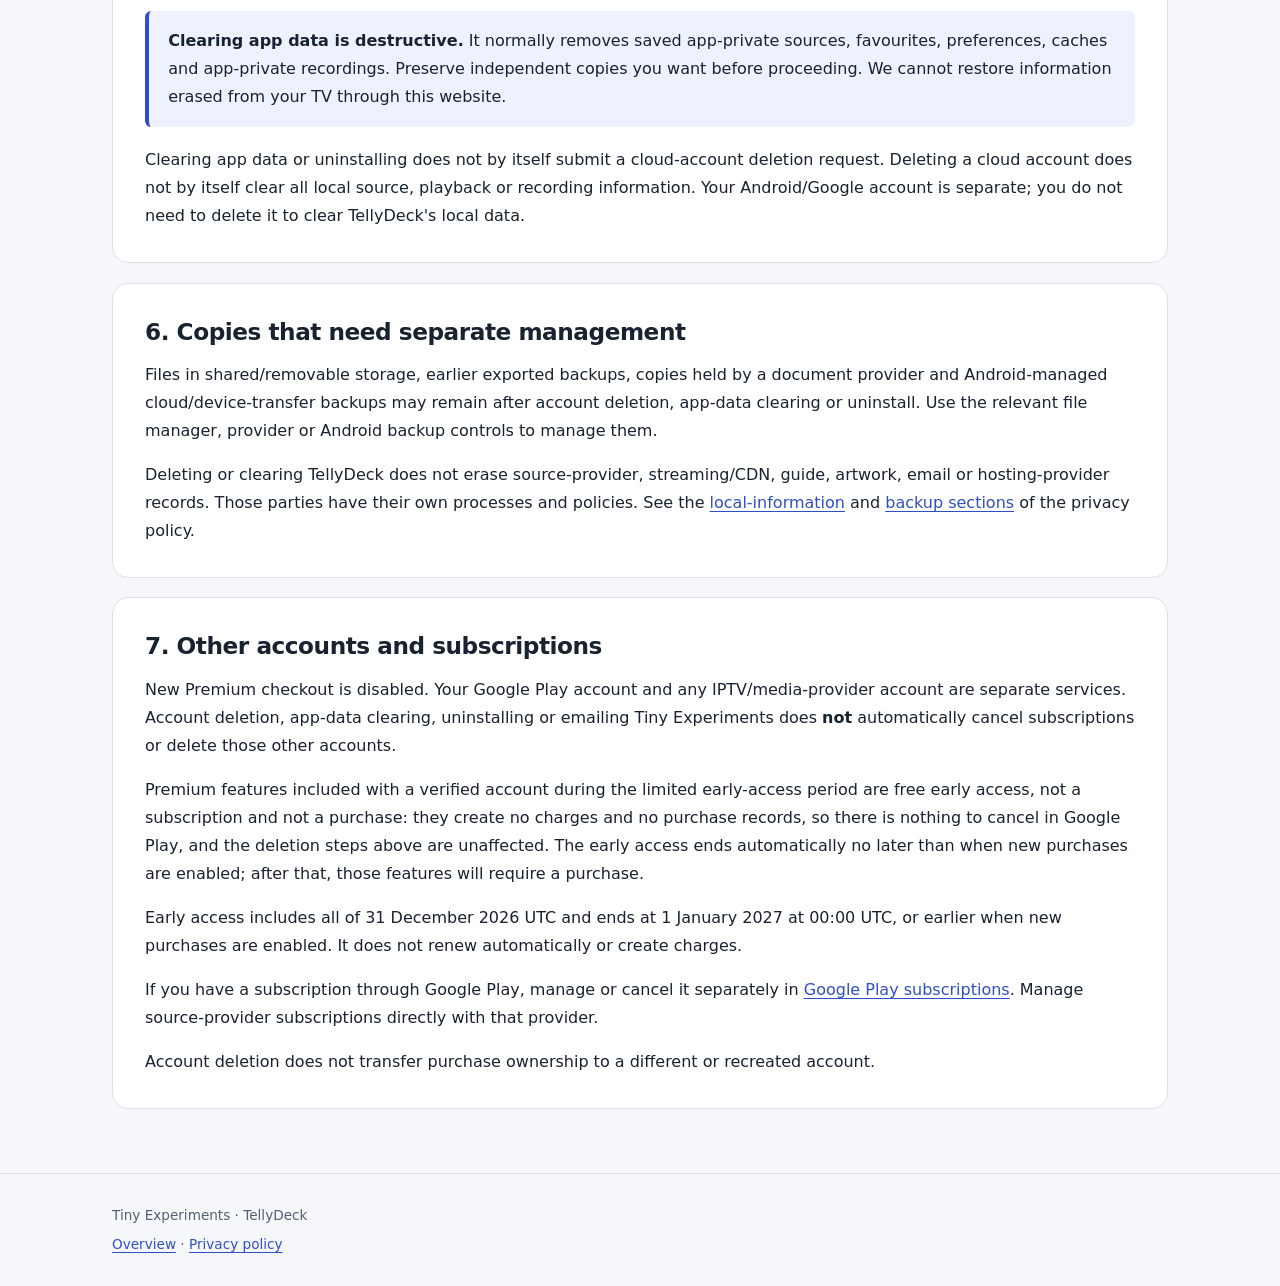
==== commit a6cdc0c8: "Disclose temporary free Premium through December 2026 UTC" ====
--- a/account-deletion.html
+++ b/account-deletion.html
@@ -19,7 +19,7 @@
     <h1>Data and account deletion</h1>
     <p class="lead">Delete a TellyDeck email/password account, request help without reinstalling the app, and understand which records and independent copies remain.</p>
     <div class="meta"><span>Publisher: Tiny Experiments</span><span>Last updated: <time datetime="2026-10-25">25 October 2026</time></span></div>
-    <div class="callout"><strong>Account-enabled builds:</strong> these instructions cover builds with email/password accounts. Accounts remain unavailable in older, unconfigured releases. Account deletion is separate from clearing your TV's local information. New Premium checkout is disabled, and creating an account does not unlock paid features.</div>
+    <div class="callout"><strong>Account-enabled builds:</strong> these instructions cover builds with email/password accounts. Accounts remain unavailable in older, unconfigured releases. Account deletion is separate from clearing your TV's local information. New Premium checkout is disabled, and during a limited early-access period verified accounts include Premium features at no cost; this early access is not a purchase.</div>
     <nav class="toc" aria-label="On this page"><strong>On this page</strong><ul><li><a href="#in-app">Delete in the app</a></li><li><a href="#contact">Request deletion by email</a></li><li><a href="#result">What deletion does</a></li><li><a href="#retained">Records that remain</a></li><li><a href="#local-data">Remove local information</a></li><li><a href="#copies">Independent copies</a></li><li><a href="#accounts">Other accounts &amp; subscriptions</a></li></ul></nav>
 
     <section id="in-app" class="section">
@@ -77,6 +77,8 @@
     <section id="accounts" class="section">
       <h2>7. Other accounts and subscriptions</h2>
       <p>New Premium checkout is disabled. Your Google Play account and any IPTV/media-provider account are separate services. Account deletion, app-data clearing, uninstalling or emailing Tiny Experiments does <strong>not</strong> automatically cancel subscriptions or delete those other accounts.</p>
+      <p>Premium features included with a verified account during the limited early-access period are free early access, not a subscription and not a purchase: they create no charges and no purchase records, so there is nothing to cancel in Google Play, and the deletion steps above are unaffected. The early access ends automatically no later than when new purchases are enabled; after that, those features will require a purchase.</p>
+      <p>Early access includes all of 31 December 2026 UTC and ends at <time datetime="2027-01-01T00:00:00Z">1 January 2027 at 00:00 UTC</time>, or earlier when new purchases are enabled. It does not renew automatically or create charges.</p>
       <p>If you have a subscription through Google Play, manage or cancel it separately in <a href="https://play.google.com/store/account/subscriptions" rel="noreferrer">Google Play subscriptions</a>. Manage source-provider subscriptions directly with that provider.</p>
       <p>Account deletion does not transfer purchase ownership to a different or recreated account.</p>
     </section>
